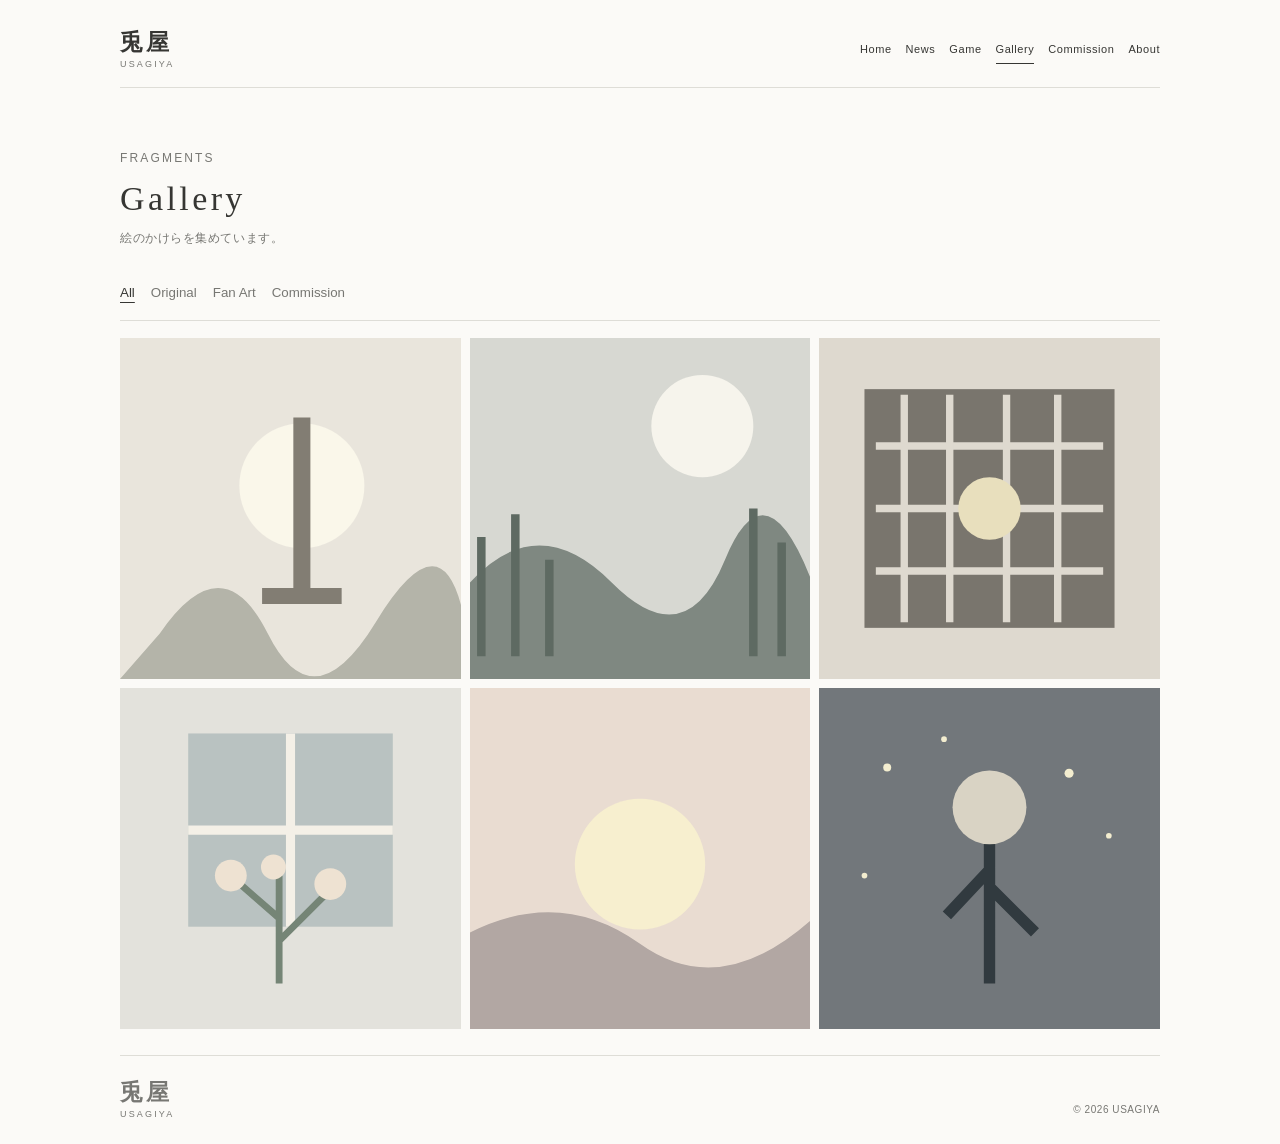
==== gallery/index.html @ 9eb4672b "Add files via upload" ====
<!doctype html><html lang="ja"><head><meta charset="utf-8"><meta name="viewport" content="width=device-width,initial-scale=1"><meta name="description" content="兎屋のイラストギャラリーです。"><meta property="og:title" content="Gallery | 兎屋"><meta property="og:type" content="website"><title>Gallery | 兎屋</title><link rel="icon" href="../favicon.ico"><link rel="stylesheet" href="../style.css"></head><body><header class="site-header"><a class="brand" href="../index.html">兎屋<span>USAGIYA</span></a><nav aria-label="メインメニュー"><a href="../index.html">Home</a><a href="../news/index.html">News</a><a href="../games/index.html">Game</a><a aria-current="page" href="index.html">Gallery</a><a href="../index.html#commission">Commission</a><a href="../index.html#about">About</a></nav></header><main class="wrap"><header class="page-title"><p class="eyebrow">FRAGMENTS</p><h1>Gallery</h1><p>絵のかけらを集めています。</p></header><div class="filters" aria-label="カテゴリで絞り込む"><button class="filter active" data-category="all">All</button><button class="filter" data-category="original">Original</button><button class="filter" data-category="fanart">Fan Art</button><button class="filter" data-category="commission">Commission</button></div><div id="gallery-list" class="gallery-grid full"></div></main><footer class="site-footer"><a class="brand" href="../index.html">兎屋<span>USAGIYA</span></a><small>© <span id="year"></span> USAGIYA</small></footer><script src="../data/gallery.js"></script><script src="../script.js"></script></body></html>
---- style.css ----
:root{--paper:#fbfaf7;--ink:#363633;--muted:#777773;--line:#deddd7;--wash:#f0efea;--accent:#7c7368;--serif:"Yu Mincho","Hiragino Mincho ProN",serif}*{box-sizing:border-box}html{scroll-behavior:smooth}body{margin:0;background:var(--paper);color:var(--ink);font:14px/1.9 -apple-system,BlinkMacSystemFont,"Hiragino Kaku Gothic ProN","Yu Gothic",sans-serif;letter-spacing:.04em}a{color:inherit;text-decoration:none}
.site-header,.site-footer,.wrap{width:min(100% - 32px,1040px);margin-inline:auto}.site-header{display:flex;align-items:center;justify-content:space-between;padding:24px 0 18px;border-bottom:1px solid var(--line);gap:18px}.brand{font:700 23px/1 var(--serif);letter-spacing:.13em;white-space:nowrap}.brand span{display:block;margin-top:6px;font:9px/1 sans-serif;letter-spacing:.24em;color:var(--muted)}nav{display:flex;flex-wrap:wrap;justify-content:flex-end;gap:2px 14px;font-size:11px}nav a{padding:3px 0;border-bottom:1px solid transparent}nav a:hover,nav a[aria-current]{border-color:var(--ink)}
.intro{padding:61px 0 51px}.eyebrow{margin:0 0 8px;color:var(--accent);font-size:10px;letter-spacing:.18em}.intro h1,h2{font-family:var(--serif);font-weight:500;letter-spacing:.1em}.intro h1{margin:0;font-size:clamp(27px,7vw,48px);line-height:1.6}.lead{margin:14px 0 7px;font-family:var(--serif);font-size:16px}.intro>p:last-child{max-width:470px;color:var(--muted);font-size:12px}
.section{padding:36px 0;border-top:1px solid var(--line)}.section-heading{display:flex;justify-content:space-between;align-items:end;margin-bottom:17px}.section h2{margin:0;font-size:25px;line-height:1.35}.text-link{font-size:12px;white-space:nowrap}.text-link span{margin-left:5px;color:var(--accent);transition:transform .2s}.text-link:hover span{display:inline-block;transform:translateX(3px)}
.news-list{border-top:1px solid var(--line)}.news-item{display:grid;grid-template-columns:86px 1fr auto;align-items:center;gap:9px;padding:12px 0;border-bottom:1px solid var(--line);font-size:12px}.news-item time{color:var(--muted);font-size:10px}.news-item .tag{color:var(--accent);font-size:10px}
.game-cards{display:grid;gap:16px}.game-card{display:block}.game-image{aspect-ratio:16/8;overflow:hidden;background:var(--wash)}.game-image img{width:100%;height:100%;object-fit:cover;transition:transform .5s}.game-card:hover img{transform:scale(1.03)}.game-card h3{margin:9px 0 0;font:500 17px/1.5 var(--serif);letter-spacing:.08em}.game-card p{margin:2px 0;color:var(--muted);font-size:11px}
.gallery-grid{display:grid;grid-template-columns:repeat(3,1fr);gap:5px}.gallery-button{display:block;padding:0;border:0;background:none;cursor:pointer;aspect-ratio:1;overflow:hidden}.gallery-button img{display:block;width:100%;height:100%;object-fit:cover;transition:opacity .2s,transform .4s}.gallery-button:hover img{opacity:.78;transform:scale(1.04)}
.split{display:grid;gap:22px}.split p{margin:7px 0 14px;color:var(--muted);font-size:12px}.button{align-self:start;justify-self:start;padding:9px 17px;border:1px solid var(--accent);font-size:12px;transition:.2s}.button:hover{background:var(--accent);color:white}.socials{display:grid;grid-template-columns:repeat(2,1fr);border-top:1px solid var(--line)}.socials a{padding:10px 0;border-bottom:1px solid var(--line);font-size:12px}.socials a::after{content:" ↗";color:var(--accent);font-size:10px}
.site-footer{display:flex;justify-content:space-between;align-items:end;margin-top:26px;padding:25px 0;color:var(--muted);border-top:1px solid var(--line)}small{font-size:10px}
.page-title{padding:54px 0 30px}.page-title h1{margin:0;font:500 34px/1.4 var(--serif);letter-spacing:.1em}.page-title p{margin:5px 0;color:var(--muted);font-size:12px}.filters{display:flex;gap:16px;padding-bottom:20px;border-bottom:1px solid var(--line)}.filter{padding:0;border:0;background:none;color:var(--muted);font:11px inherit;cursor:pointer}.filter.active{color:var(--ink);text-decoration:underline;text-underline-offset:5px}.gallery-grid.full{padding-top:17px}.gallery-grid.full .gallery-button{border:0}
.game-list{display:grid;gap:29px}.game-list .game-card h3{font-size:20px}.game-list .game-card .details{display:flex;justify-content:space-between;align-items:end;gap:12px}.empty{padding:25px 0;color:var(--muted);font-size:12px}
.modal{position:fixed;z-index:10;inset:0;display:none;place-items:center;padding:18px;background:rgb(42 41 38 / .82)}.modal.open{display:grid}.modal-dialog{width:min(100%,750px);max-height:100%;overflow:auto;color:var(--ink);background:var(--paper);padding:16px}.modal-figure{margin:0}.modal-figure img{display:block;width:100%;max-height:68vh;object-fit:contain;background:#e7e5de}.modal-caption{padding:12px 2px 3px}.modal-caption h2{margin:0;font-size:18px}.modal-caption p{margin:3px 0 0;color:var(--muted);font-size:11px}.modal-controls{display:flex;justify-content:space-between;align-items:center;margin-top:12px}.modal-controls button{border:0;background:none;padding:7px;color:var(--ink);font:12px inherit;cursor:pointer}.modal-controls button:hover{text-decoration:underline}
.game-hero{aspect-ratio:16/8;background:var(--wash)}.game-hero img{width:100%;height:100%;object-fit:cover}.game-content{max-width:720px;padding-top:30px}.game-content h1{font:500 32px/1.4 var(--serif);letter-spacing:.1em}.catch{font-family:var(--serif);font-size:16px;color:var(--accent)}.game-content section{padding:24px 0;border-top:1px solid var(--line)}.game-content h2{font-size:19px}.game-content p,.game-content li{font-size:12px;color:var(--muted)}.info{display:grid;grid-template-columns:100px 1fr;gap:7px;margin:0;font-size:12px}.info dt{color:var(--accent)}.info dd{margin:0}.character-list{display:grid;gap:8px;padding:0;list-style:none}.extra-links{display:grid;gap:8px}.extra-links a{font-size:12px;text-decoration:underline;text-underline-offset:4px}.back{display:inline-block;margin-top:22px;font-size:12px}
@media(min-width:700px){.site-header,.site-footer,.wrap{width:min(100% - 64px,1040px)}.site-header{padding-top:31px}.intro{padding:81px 0 65px}.section{padding:46px 0}.game-cards{grid-template-columns:repeat(3,1fr)}.gallery-grid{gap:9px}.gallery-grid.compact{grid-template-columns:repeat(6,1fr)}.split{grid-template-columns:1.35fr 1fr;align-items:center}.socials{grid-template-columns:repeat(3,1fr)}.game-list{grid-template-columns:repeat(2,1fr);gap:34px}.game-list .game-card:first-child{grid-column:span 2}.game-list .game-card:first-child .game-image{aspect-ratio:16/6}.game-content{padding-top:42px}}
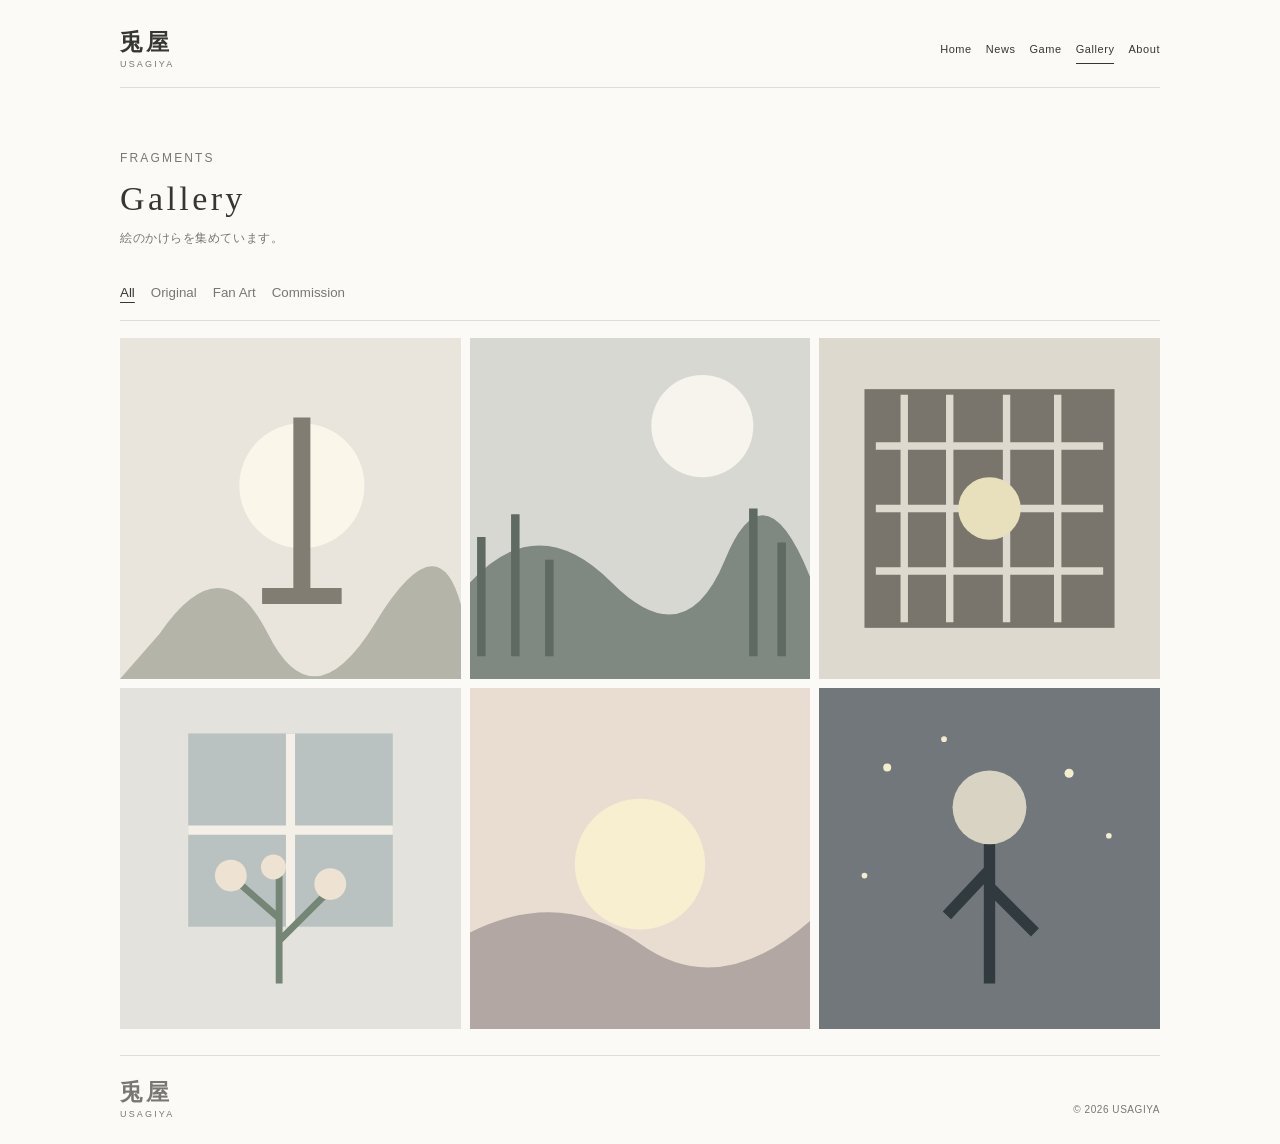
==== commit c50a14d1: "Add files via upload" ====
--- a/gallery/index.html
+++ b/gallery/index.html
@@ -1 +1 @@
-<!doctype html><html lang="ja"><head><meta charset="utf-8"><meta name="viewport" content="width=device-width,initial-scale=1"><meta name="description" content="兎屋のイラストギャラリーです。"><meta property="og:title" content="Gallery | 兎屋"><meta property="og:type" content="website"><title>Gallery | 兎屋</title><link rel="icon" href="../favicon.ico"><link rel="stylesheet" href="../style.css"></head><body><header class="site-header"><a class="brand" href="../index.html">兎屋<span>USAGIYA</span></a><nav aria-label="メインメニュー"><a href="../index.html">Home</a><a href="../news/index.html">News</a><a href="../games/index.html">Game</a><a aria-current="page" href="index.html">Gallery</a><a href="../index.html#commission">Commission</a><a href="../index.html#about">About</a></nav></header><main class="wrap"><header class="page-title"><p class="eyebrow">FRAGMENTS</p><h1>Gallery</h1><p>絵のかけらを集めています。</p></header><div class="filters" aria-label="カテゴリで絞り込む"><button class="filter active" data-category="all">All</button><button class="filter" data-category="original">Original</button><button class="filter" data-category="fanart">Fan Art</button><button class="filter" data-category="commission">Commission</button></div><div id="gallery-list" class="gallery-grid full"></div></main><footer class="site-footer"><a class="brand" href="../index.html">兎屋<span>USAGIYA</span></a><small>© <span id="year"></span> USAGIYA</small></footer><script src="../data/gallery.js"></script><script src="../script.js"></script></body></html>
+<!doctype html><html lang="ja"><head><meta charset="utf-8"><meta name="viewport" content="width=device-width,initial-scale=1"><meta name="description" content="兎屋のイラストギャラリーです。"><meta property="og:title" content="Gallery | 兎屋"><meta property="og:type" content="website"><title>Gallery | 兎屋</title><link rel="icon" href="../favicon.ico"><link rel="stylesheet" href="../style.css"></head><body><header class="site-header"><a class="brand" href="../index.html">兎屋<span>USAGIYA</span></a><nav aria-label="メインメニュー"><a href="../index.html">Home</a><a href="../news/index.html">News</a><a href="../games/index.html">Game</a><a aria-current="page" href="index.html">Gallery</a><a href="../index.html#about">About</a></nav></header><main class="wrap"><header class="page-title"><p class="eyebrow">FRAGMENTS</p><h1>Gallery</h1><p>絵のかけらを集めています。</p></header><div class="filters" aria-label="カテゴリで絞り込む"><button class="filter active" data-category="all">All</button><button class="filter" data-category="original">Original</button><button class="filter" data-category="fanart">Fan Art</button><button class="filter" data-category="commission">Commission</button></div><div id="gallery-list" class="gallery-grid full"></div></main><footer class="site-footer"><a class="brand" href="../index.html">兎屋<span>USAGIYA</span></a><small>© <span id="year"></span> USAGIYA</small></footer><script src="../data/gallery.js"></script><script src="../script.js"></script></body></html>
--- a/style.css
+++ b/style.css
@@ -5,7 +5,7 @@
 .news-list{border-top:1px solid var(--line)}.news-item{display:grid;grid-template-columns:86px 1fr auto;align-items:center;gap:9px;padding:12px 0;border-bottom:1px solid var(--line);font-size:12px}.news-item time{color:var(--muted);font-size:10px}.news-item .tag{color:var(--accent);font-size:10px}
 .game-cards{display:grid;gap:16px}.game-card{display:block}.game-image{aspect-ratio:16/8;overflow:hidden;background:var(--wash)}.game-image img{width:100%;height:100%;object-fit:cover;transition:transform .5s}.game-card:hover img{transform:scale(1.03)}.game-card h3{margin:9px 0 0;font:500 17px/1.5 var(--serif);letter-spacing:.08em}.game-card p{margin:2px 0;color:var(--muted);font-size:11px}
 .gallery-grid{display:grid;grid-template-columns:repeat(3,1fr);gap:5px}.gallery-button{display:block;padding:0;border:0;background:none;cursor:pointer;aspect-ratio:1;overflow:hidden}.gallery-button img{display:block;width:100%;height:100%;object-fit:cover;transition:opacity .2s,transform .4s}.gallery-button:hover img{opacity:.78;transform:scale(1.04)}
-.split{display:grid;gap:22px}.split p{margin:7px 0 14px;color:var(--muted);font-size:12px}.button{align-self:start;justify-self:start;padding:9px 17px;border:1px solid var(--accent);font-size:12px;transition:.2s}.button:hover{background:var(--accent);color:white}.socials{display:grid;grid-template-columns:repeat(2,1fr);border-top:1px solid var(--line)}.socials a{padding:10px 0;border-bottom:1px solid var(--line);font-size:12px}.socials a::after{content:" ↗";color:var(--accent);font-size:10px}
+.split{display:grid;gap:22px}.split p{margin:7px 0 14px;color:var(--muted);font-size:12px}.button{align-self:start;justify-self:start;padding:9px 17px;border:1px solid var(--accent);font-size:12px;transition:.2s}.button:hover{background:var(--accent);color:white}.about-links{display:grid;gap:16px}.about-links h3{margin:0 0 4px;font:500 12px/1.6 var(--serif);letter-spacing:.08em;color:var(--accent)}.socials{display:grid;grid-template-columns:repeat(2,1fr);border-top:1px solid var(--line)}.socials a{padding:10px 0;border-bottom:1px solid var(--line);font-size:12px}.socials a::after{content:" ↗";color:var(--accent);font-size:10px}
 .site-footer{display:flex;justify-content:space-between;align-items:end;margin-top:26px;padding:25px 0;color:var(--muted);border-top:1px solid var(--line)}small{font-size:10px}
 .page-title{padding:54px 0 30px}.page-title h1{margin:0;font:500 34px/1.4 var(--serif);letter-spacing:.1em}.page-title p{margin:5px 0;color:var(--muted);font-size:12px}.filters{display:flex;gap:16px;padding-bottom:20px;border-bottom:1px solid var(--line)}.filter{padding:0;border:0;background:none;color:var(--muted);font:11px inherit;cursor:pointer}.filter.active{color:var(--ink);text-decoration:underline;text-underline-offset:5px}.gallery-grid.full{padding-top:17px}.gallery-grid.full .gallery-button{border:0}
 .game-list{display:grid;gap:29px}.game-list .game-card h3{font-size:20px}.game-list .game-card .details{display:flex;justify-content:space-between;align-items:end;gap:12px}.empty{padding:25px 0;color:var(--muted);font-size:12px}
